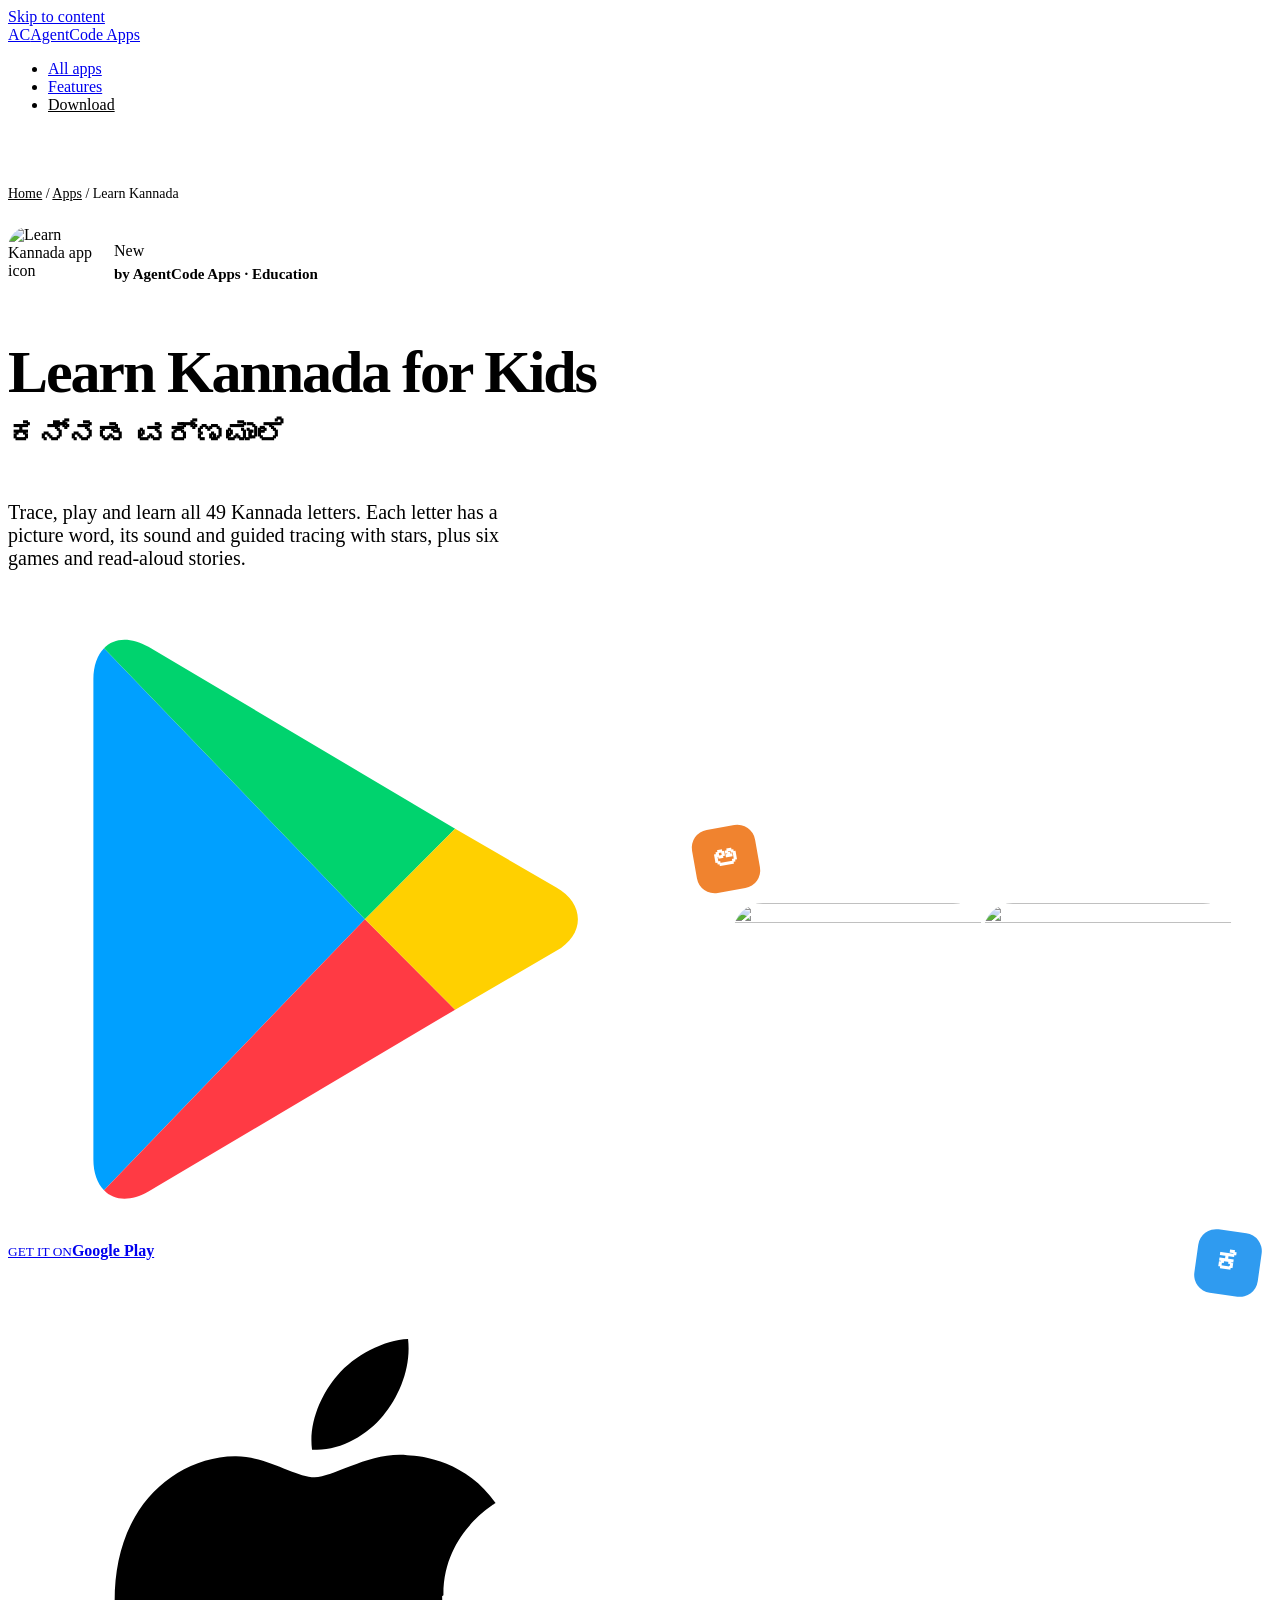
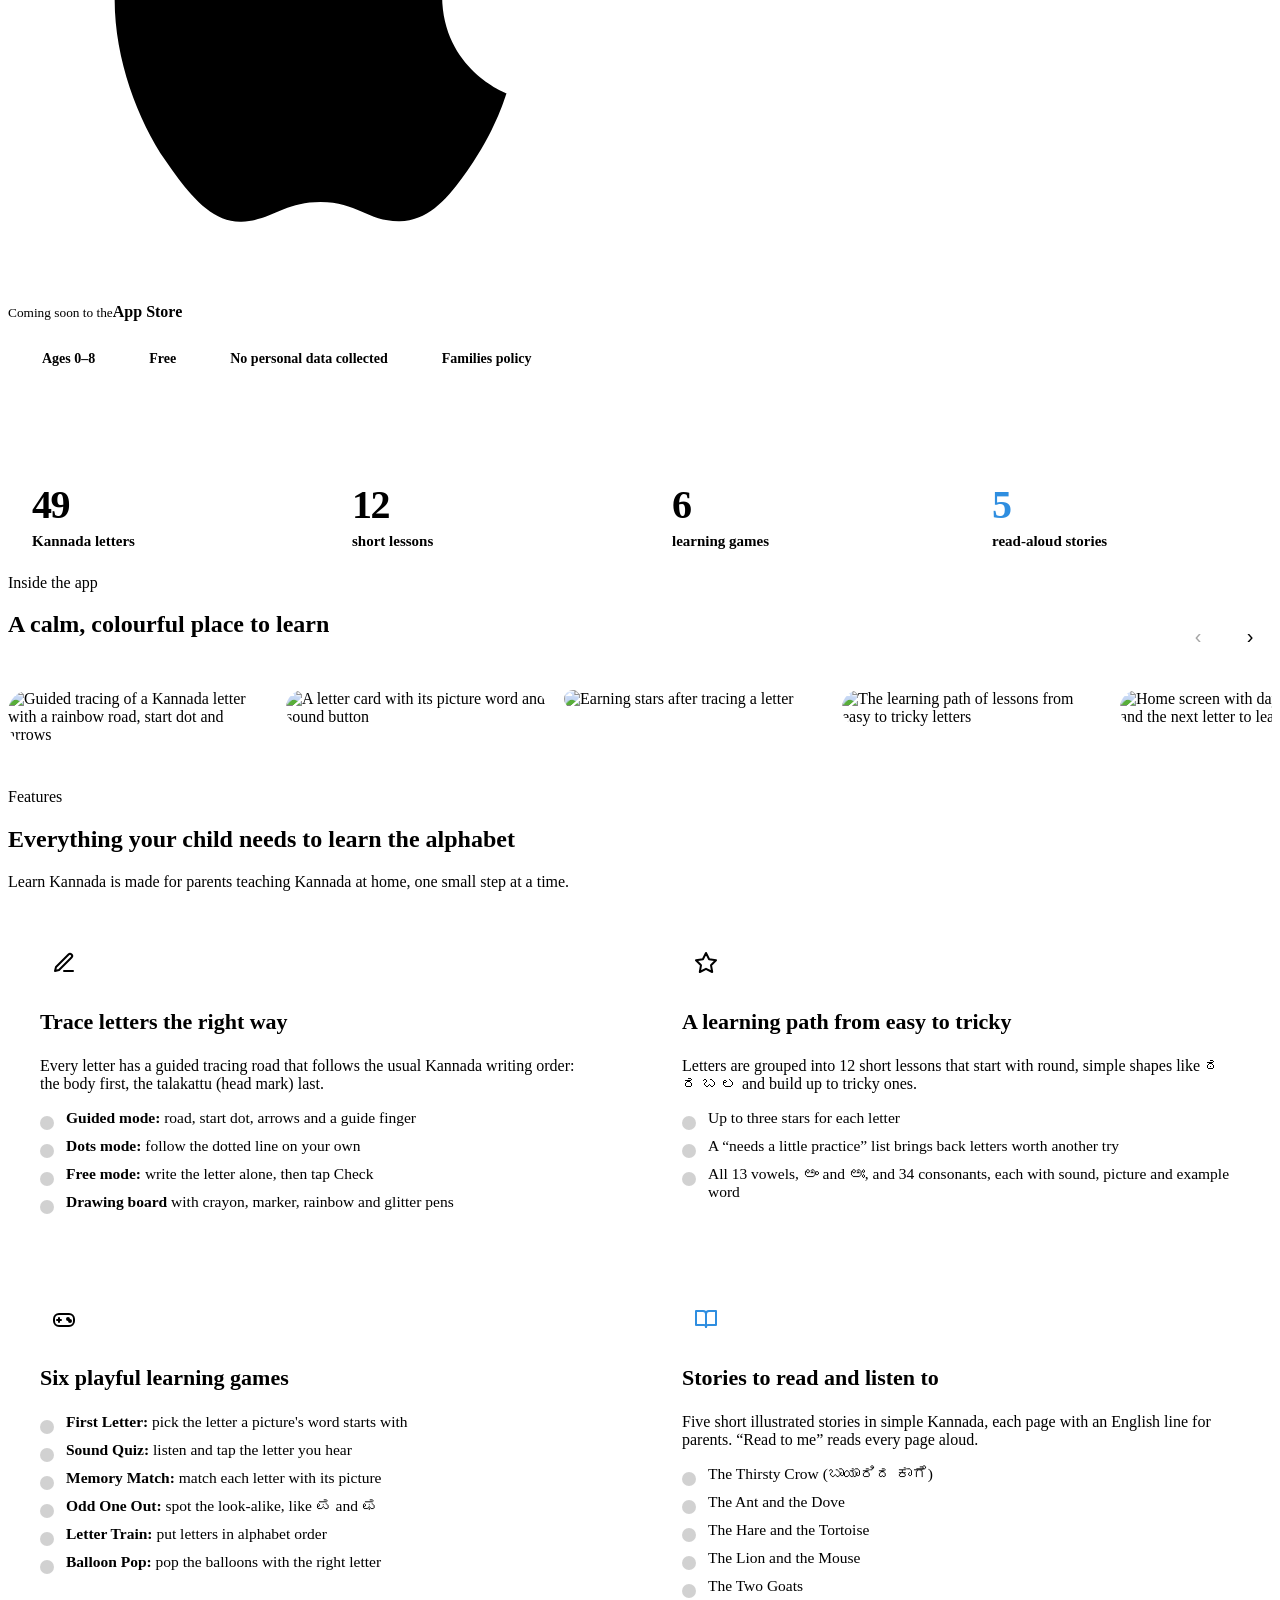
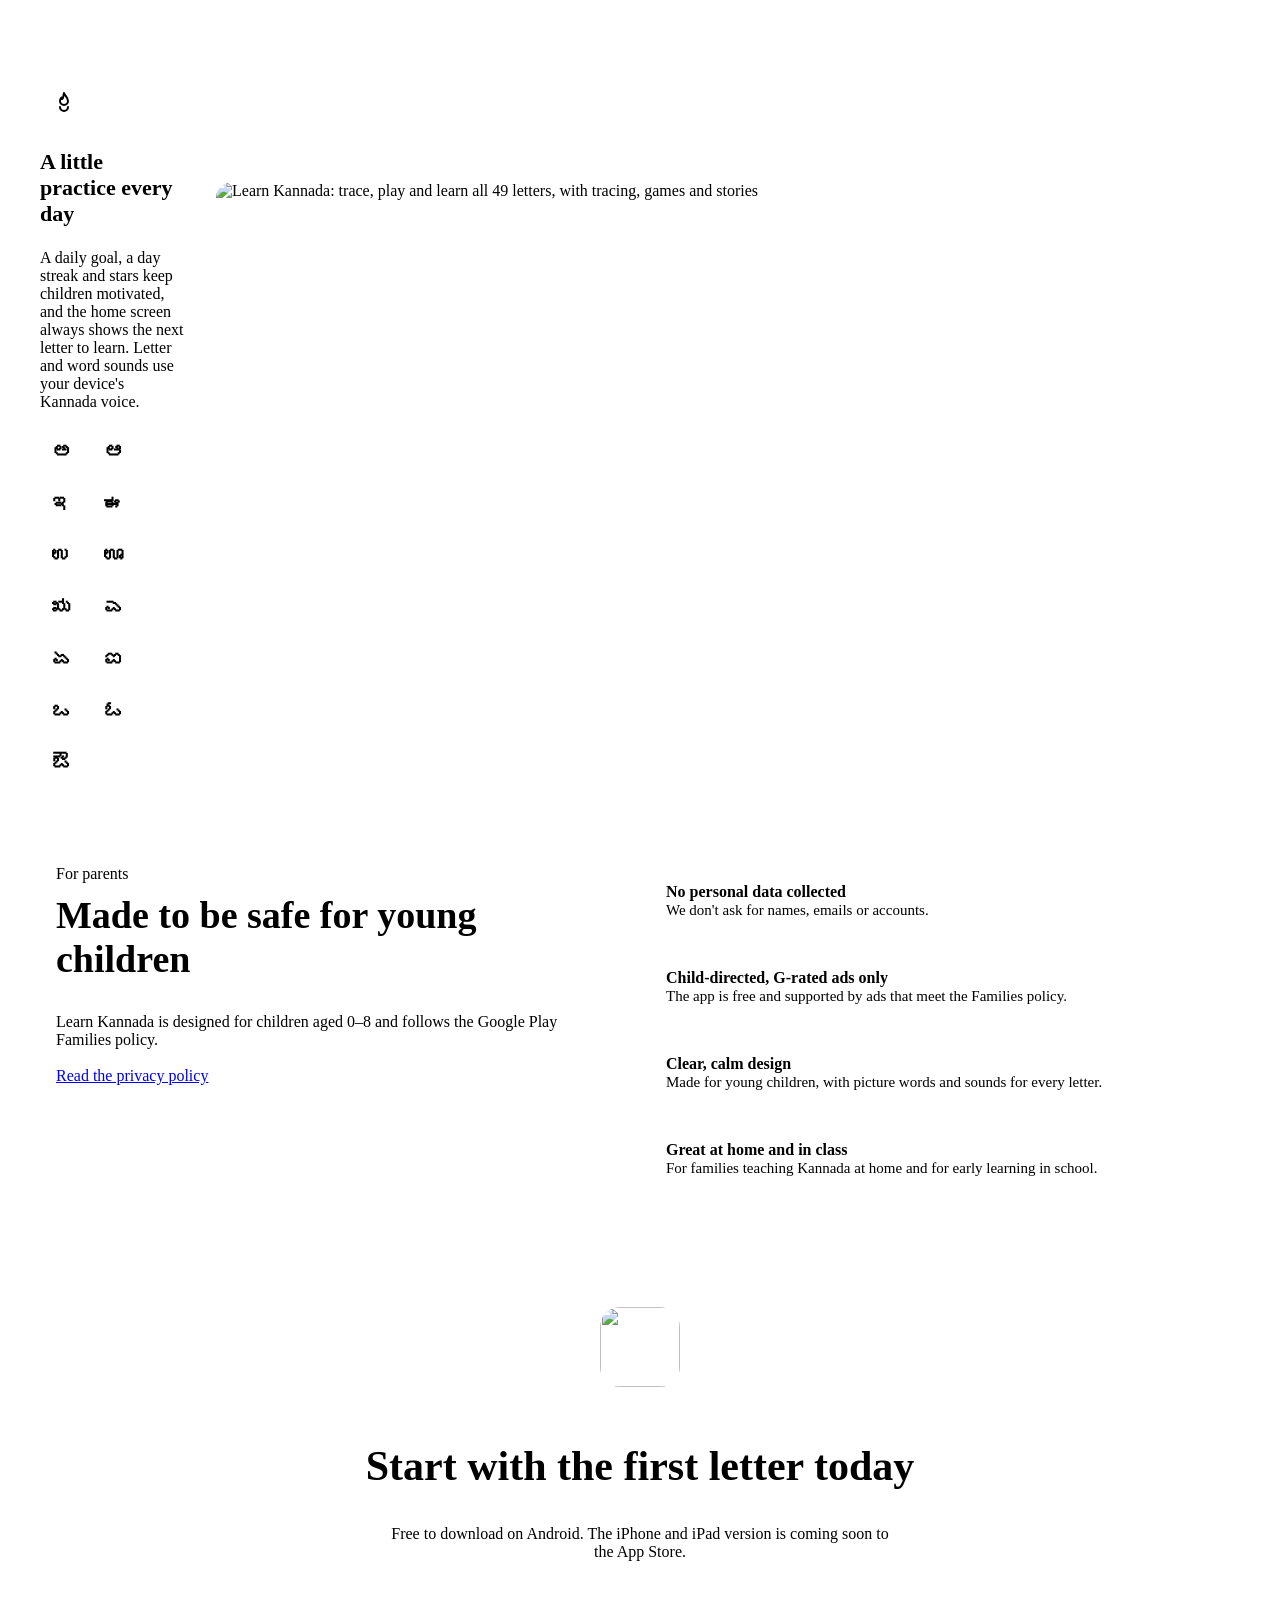
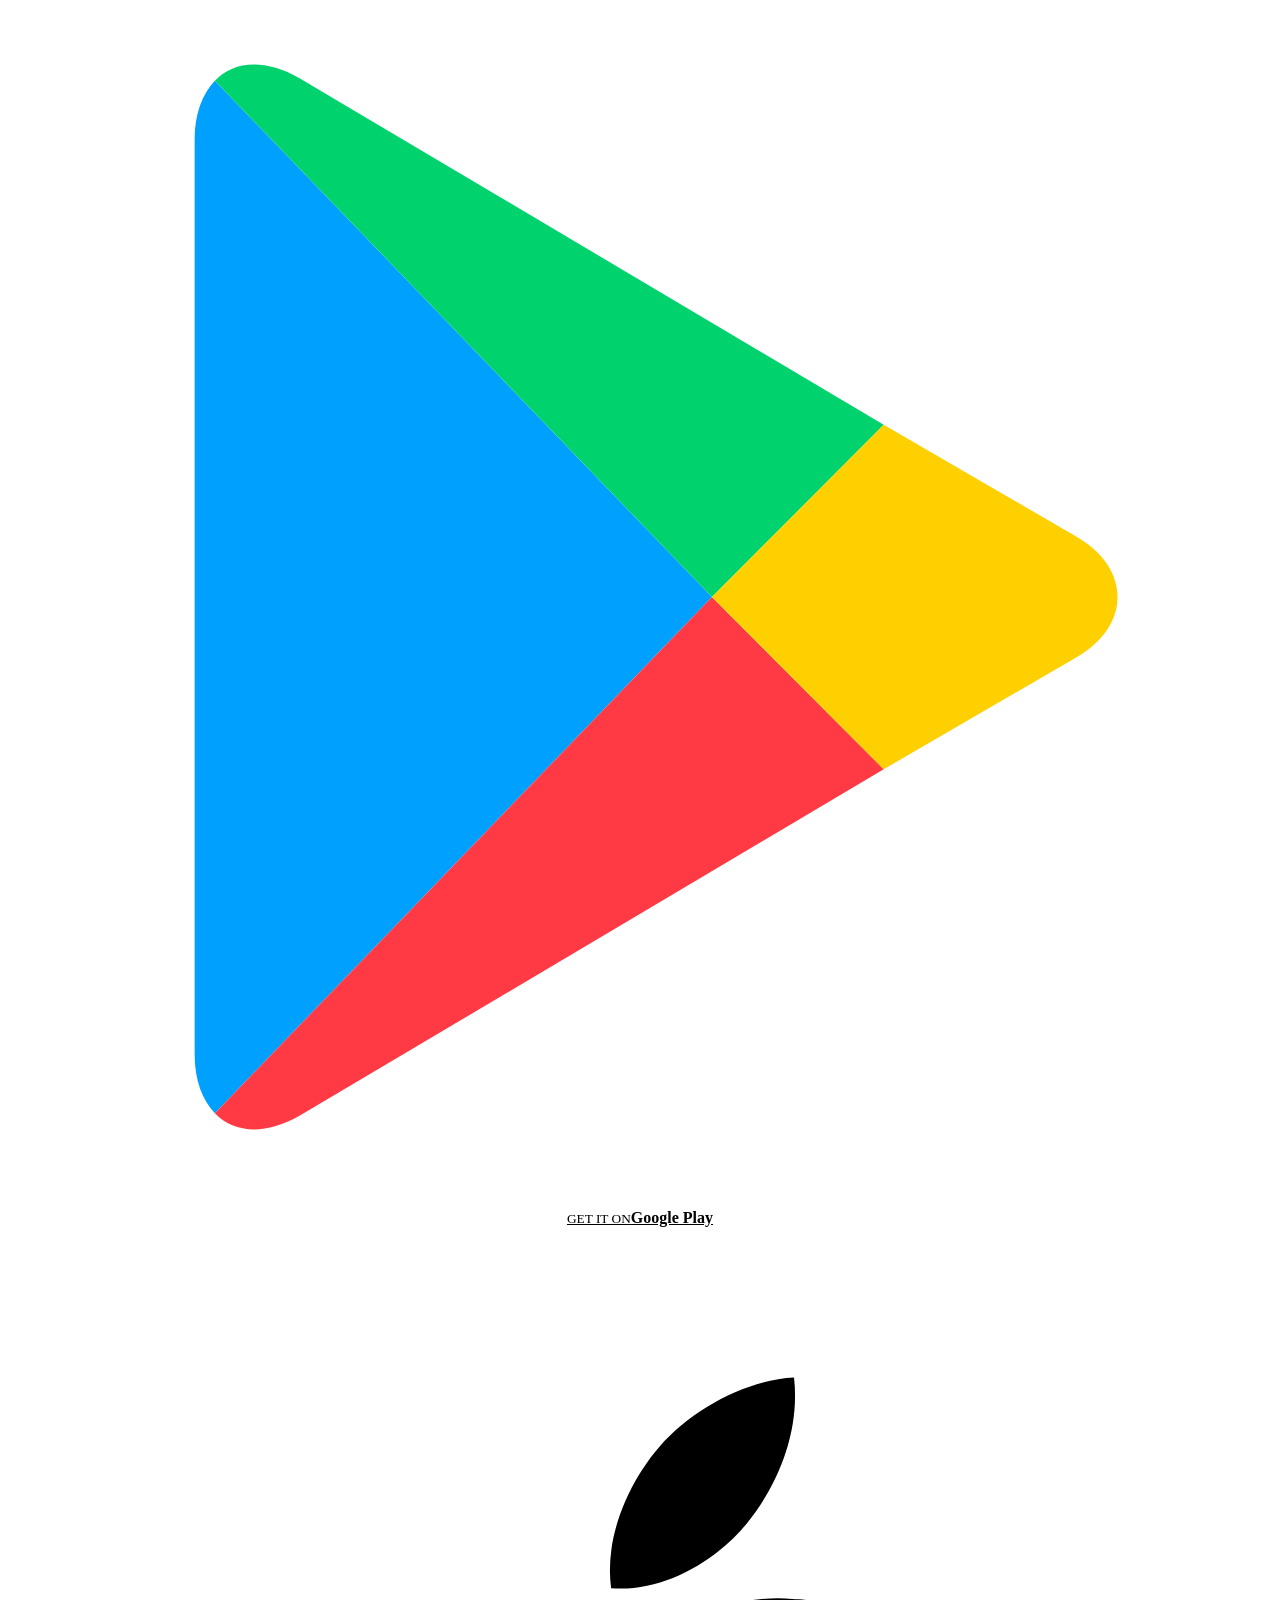
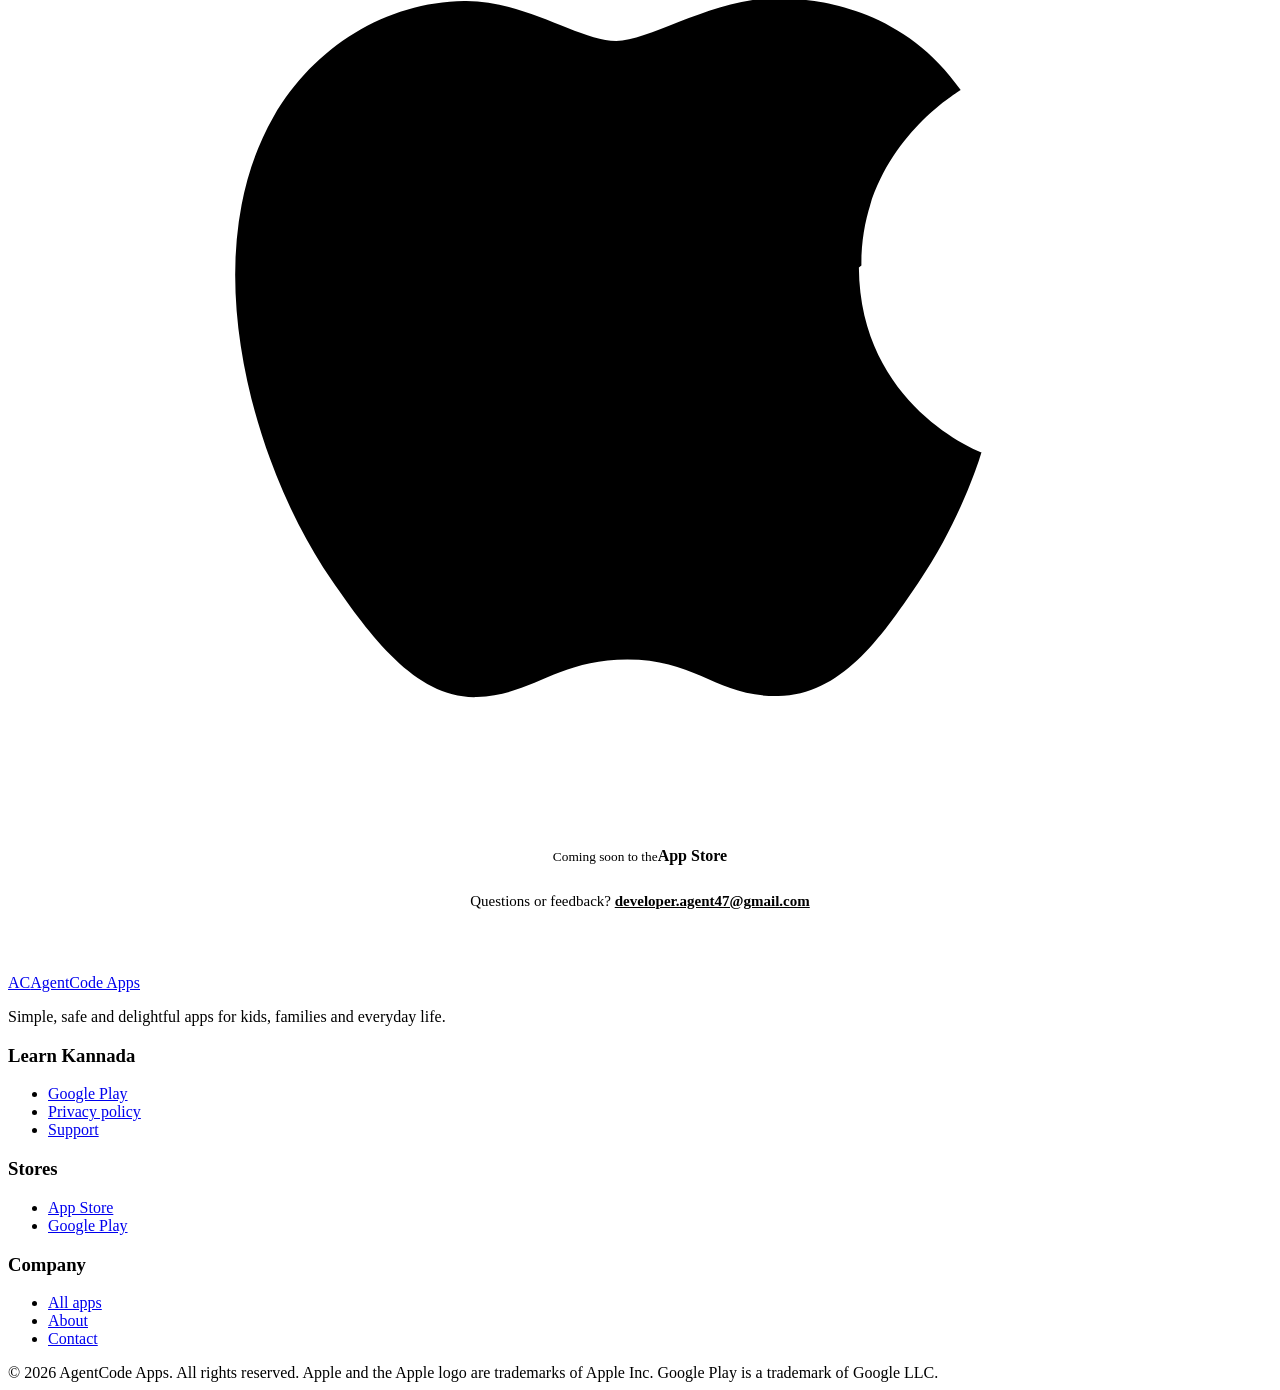
==== public/learn-kannada/index.html @ dc32e691 "Rebuild AgentCode Apps site and add Learn Kannada page New static Firebase Hosting site: redesigned " ====
<!doctype html>
<html lang="en">
<head>
  <meta charset="utf-8">
  <meta name="viewport" content="width=device-width, initial-scale=1">
  <title>Learn Kannada for Kids · Trace, play and read all 49 letters</title>
  <meta name="description" content="Learn Kannada helps children learn all 49 letters of the Kannada alphabet: guided tracing in the right stroke order, letter sounds, six learning games and read-aloud stories. Made for ages 0–8.">
  <link rel="canonical" href="https://agentcode-apps.web.app/learn-kannada/">
  <meta property="og:type" content="website">
  <meta property="og:title" content="Learn Kannada for Kids">
  <meta property="og:description" content="Trace, play and learn all 49 Kannada letters. Guided tracing, six learning games and read-aloud stories.">
  <meta property="og:url" content="https://agentcode-apps.web.app/learn-kannada/">
  <meta property="og:image" content="https://agentcode-apps.web.app/learn-kannada/img/feature.jpg">
  <meta name="twitter:card" content="summary_large_image">
  <meta name="theme-color" content="#fbfaf7" media="(prefers-color-scheme: light)">
  <meta name="theme-color" content="#0f0f1a" media="(prefers-color-scheme: dark)">
  <link rel="icon" href="/favicon.svg" type="image/svg+xml">
  <link rel="apple-touch-icon" href="/apple-touch-icon.png">
  <link rel="preconnect" href="https://fonts.googleapis.com">
  <link rel="preconnect" href="https://fonts.gstatic.com" crossorigin>
  <link href="https://fonts.googleapis.com/css2?family=Noto+Sans+Kannada:wght@500;700&family=Plus+Jakarta+Sans:wght@400;500;600;700;800&display=swap" rel="stylesheet">
  <link rel="stylesheet" href="/assets/site.css">
  <script type="application/ld+json">
  {
    "@context": "https://schema.org",
    "@type": "MobileApplication",
    "name": "Learn Kannada – Fun Learning",
    "operatingSystem": "Android",
    "applicationCategory": "EducationalApplication",
    "description": "Trace, play and learn all 49 Kannada letters. Guided tracing, six learning games and read-aloud stories for kids.",
    "image": "https://agentcode-apps.web.app/learn-kannada/img/icon.png",
    "offers": { "@type": "Offer", "price": "0", "priceCurrency": "USD" },
    "author": { "@type": "Organization", "name": "AgentCode Apps", "url": "https://agentcode-apps.web.app/" },
    "downloadUrl": "https://play.google.com/store/apps/details?id=com.agentcode47.learnkannada"
  }
  </script>
  <style>
    .kn { font-family: var(--font-kn); }

    /* Hero */
    .lk-hero { position: relative; padding: 56px 0 72px; overflow: hidden; }
    .lk-hero::before { content: ""; position: absolute; width: 620px; height: 620px; right: -160px; top: -120px; border-radius: 50%; background: radial-gradient(circle, color-mix(in srgb, var(--accent) 22%, transparent), transparent 68%); pointer-events: none; }
    .lk-hero-grid { position: relative; display: grid; grid-template-columns: 1.05fr .95fr; gap: 48px; align-items: center; }
    .crumbs { font-size: 14px; color: var(--ink-3); margin-bottom: 24px; }
    .crumbs a { color: var(--ink-3); }
    .app-id { display: flex; align-items: center; gap: 18px; }
    .app-id img { width: 88px; height: 88px; border-radius: 22px; box-shadow: var(--shadow-md); }
    .app-id .dev { color: var(--ink-3); font-weight: 600; font-size: 15px; }
    .lk-hero h1 { font-size: clamp(38px, 5.6vw, 60px); letter-spacing: -0.035em; margin-top: 24px; }
    .lk-hero h1 .kn { display: block; font-size: .5em; letter-spacing: 0; color: var(--accent); margin-top: 10px; font-weight: 700; }
    .lk-hero .lede { font-size: clamp(18px, 2vw, 20px); color: var(--ink-2); margin-top: 18px; max-width: 540px; }
    .lk-hero .badges { margin-top: 30px; }
    .meta { display: flex; flex-wrap: wrap; gap: 8px; margin-top: 24px; list-style: none; padding: 0; }
    .meta li { display: inline-flex; align-items: center; gap: 6px; padding: 6px 12px; border-radius: 999px; background: var(--surface); border: 1px solid var(--line); font-size: 14px; font-weight: 600; color: var(--ink-2); }
    .meta svg { width: 16px; height: 16px; stroke: var(--green); }
    .review-note { margin-top: 14px; font-size: 14px; color: var(--ink-3); }

    .phones { position: relative; display: flex; justify-content: center; align-items: flex-end; gap: 0; min-height: 520px; }
    .phone { width: 250px; border-radius: 30px; overflow: hidden; box-shadow: 0 30px 60px -20px rgba(22, 21, 43, .35), 0 0 0 1px var(--line); background: var(--surface); }
    .phone img { width: 100%; height: auto; }
    .phones .phone:first-child { transform: rotate(-6deg) translate(28px, 18px); z-index: 1; }
    .phones .phone:last-child { transform: rotate(5deg) translate(-28px, -10px); z-index: 2; }
    .float-letter { position: absolute; z-index: 3; width: 64px; height: 64px; border-radius: 18px; display: grid; place-items: center; color: #fff; font-family: var(--font-kn); font-weight: 700; font-size: 30px; box-shadow: 0 10px 0 rgba(0,0,0,.12), var(--shadow-md); }
    .float-letter.a { background: #f0832f; left: 0; top: 0; transform: rotate(-10deg); }
    .float-letter.b { background: #2f9bf0; right: 2%; bottom: 10%; transform: rotate(8deg); }
    @media (max-width: 920px) {
      .lk-hero { padding-top: 28px; }
      .lk-hero-grid { grid-template-columns: 1fr; gap: 32px; }
      .phones { min-height: 0; }
      .phone { width: 46%; max-width: 230px; border-radius: 24px; }
      .float-letter { width: 50px; height: 50px; font-size: 24px; border-radius: 14px; }
    }

    /* Stat strip */
    .stats { display: grid; grid-template-columns: repeat(4, 1fr); gap: 16px; }
    .stat { padding: 24px; border-radius: var(--radius); background: var(--surface); border: 1px solid var(--line); }
    .stat b { display: block; font-size: 40px; font-weight: 800; letter-spacing: -0.04em; line-height: 1; }
    .stat span { display: block; margin-top: 8px; color: var(--ink-2); font-weight: 600; font-size: 15px; }
    .stat:nth-child(1) b { color: var(--accent); }
    .stat:nth-child(2) b { color: var(--green); }
    .stat:nth-child(3) b { color: var(--orange); }
    .stat:nth-child(4) b { color: #2f8ee0; }
    @media (max-width: 760px) { .stats { grid-template-columns: 1fr 1fr; gap: 12px; } .stat { padding: 18px; } .stat b { font-size: 34px; } }

    /* Gallery */
    .gallery-wrap { position: relative; }
    .gallery { display: grid; grid-auto-flow: column; grid-auto-columns: 260px; gap: 18px; overflow-x: auto; scroll-snap-type: x mandatory; padding: 4px 4px 20px; margin: 0; list-style: none; scrollbar-width: thin; overscroll-behavior-x: contain; }
    .gallery li { scroll-snap-align: start; }
    .gallery img { width: 100%; height: auto; border-radius: 22px; border: 1px solid var(--line); background: var(--surface-2); }
    .gallery-controls { display: flex; gap: 8px; }
    .gallery-controls button { width: 44px; height: 44px; border-radius: 50%; border: 1px solid var(--line); background: var(--surface); color: var(--ink); font-size: 20px; cursor: pointer; display: grid; place-items: center; }
    .gallery-controls button:hover { border-color: var(--ink-3); }
    .gallery-controls button:disabled { opacity: .35; cursor: default; }
    .gallery-head { display: flex; align-items: flex-end; justify-content: space-between; gap: 24px; margin-bottom: 28px; }
    .gallery-head .section-head { margin-bottom: 0; }
    @media (max-width: 640px) { .gallery { grid-auto-columns: 72%; } .gallery-controls { display: none; } }

    /* Features */
    .features { display: grid; grid-template-columns: repeat(2, 1fr); gap: 20px; }
    .feature { padding: 32px; border-radius: var(--radius); background: var(--surface); border: 1px solid var(--line); }
    .feature .f-ico { width: 48px; height: 48px; border-radius: 14px; display: grid; place-items: center; margin-bottom: 20px; }
    .feature .f-ico svg { width: 24px; height: 24px; }
    .feature h3 { font-size: 22px; }
    .feature p { color: var(--ink-2); margin-top: 10px; }
    .feature ul { margin: 16px 0 0; padding: 0; list-style: none; display: grid; gap: 10px; }
    .feature li { position: relative; padding-left: 26px; color: var(--ink-2); font-size: 15.5px; }
    .feature li::before { content: ""; position: absolute; left: 0; top: 7px; width: 14px; height: 14px; border-radius: 50%; background: currentColor; opacity: .18; }
    .feature li b { color: var(--ink); font-weight: 700; }
    .f-purple .f-ico { background: var(--accent-soft); color: var(--accent); }
    .f-orange .f-ico { background: var(--orange-soft); color: var(--orange); }
    .f-green .f-ico { background: var(--green-soft); color: var(--green); }
    .f-blue .f-ico { background: color-mix(in srgb, #2f8ee0 15%, var(--surface)); color: #2f8ee0; }
    .feature.wide { grid-column: 1 / -1; display: grid; grid-template-columns: 1fr 1fr; gap: 32px; align-items: center; }
    .feature.wide img { border-radius: 16px; box-shadow: var(--shadow-md); }
    @media (max-width: 820px) { .features { grid-template-columns: 1fr; } .feature { padding: 24px; } .feature.wide { grid-template-columns: 1fr; } }

    /* Alphabet strip */
    .letters { display: flex; flex-wrap: wrap; gap: 8px; margin-top: 18px; }
    .letters span { width: 44px; height: 44px; border-radius: 12px; display: grid; place-items: center; font-family: var(--font-kn); font-weight: 700; font-size: 20px; background: var(--surface-2); color: var(--ink); }

    /* Parents / safety */
    .safety { display: grid; grid-template-columns: .9fr 1.1fr; gap: 48px; align-items: start; padding: 48px; border-radius: 28px; background: var(--surface-2); }
    .safety h2 { font-size: clamp(28px, 3.6vw, 38px); margin-top: 10px; }
    .safety > div > p { color: var(--ink-2); margin-top: 14px; }
    .checks { list-style: none; margin: 0; padding: 0; display: grid; gap: 14px; }
    .checks li { display: flex; gap: 14px; padding: 18px 20px; border-radius: 16px; background: var(--surface); }
    .checks svg { width: 24px; height: 24px; flex: none; stroke: var(--green); margin-top: 1px; }
    .checks b { display: block; }
    .checks span { color: var(--ink-2); font-size: 15px; }
    @media (max-width: 860px) { .safety { grid-template-columns: 1fr; padding: 28px 20px; gap: 28px; } }

    /* CTA */
    .cta { text-align: center; padding: 64px 24px; border-radius: 28px; background: var(--ink); color: var(--bg); }
    .cta img { width: 80px; height: 80px; border-radius: 20px; margin: 0 auto 20px; }
    .cta h2 { color: var(--bg); font-size: clamp(28px, 4vw, 42px); }
    .cta p { color: color-mix(in srgb, var(--bg) 72%, transparent); margin: 12px auto 0; max-width: 520px; }
    .cta .badges { justify-content: center; margin-top: 28px; }
    .cta .store-badge:not(.is-soon) { background: var(--bg); color: var(--ink); border-color: var(--bg); }
    .cta .store-badge.is-soon { color: color-mix(in srgb, var(--bg) 75%, transparent); border-color: color-mix(in srgb, var(--bg) 30%, transparent); }
    .cta .contact-line { margin-top: 28px; font-size: 15px; }
    .cta .contact-line a { color: var(--bg); font-weight: 600; }
  </style>
</head>
<body>
  <a class="skip-link" href="#main">Skip to content</a>

  <header class="site-header">
    <nav class="container nav" aria-label="Main">
      <a class="brand" href="/" aria-label="AgentCode Apps home"><span class="brand-mark" aria-hidden="true">AC</span>AgentCode Apps</a>
      <ul class="nav-links">
        <li class="hide-sm"><a href="/#apps">All apps</a></li>
        <li class="hide-sm"><a href="#features">Features</a></li>
        <li><a class="btn btn-primary btn-sm" href="#download" style="color:var(--bg)">Download</a></li>
      </ul>
    </nav>
  </header>

  <main id="main">
    <section class="lk-hero">
      <div class="container lk-hero-grid">
        <div>
          <nav class="crumbs" aria-label="Breadcrumb"><a href="/">Home</a> / <a href="/#apps">Apps</a> / <span aria-current="page">Learn Kannada</span></nav>
          <div class="app-id">
            <img src="/learn-kannada/img/icon.png" alt="Learn Kannada app icon" width="88" height="88">
            <div>
              <span class="pill tag-new" style="background:var(--orange-soft);color:var(--orange);border-color:transparent">New</span>
              <p class="dev" style="margin-top:6px">by AgentCode Apps · Education</p>
            </div>
          </div>
          <h1>Learn Kannada for Kids <span class="kn" lang="kn">ಕನ್ನಡ ವರ್ಣಮಾಲೆ</span></h1>
          <p class="lede">Trace, play and learn all 49 Kannada letters. Each letter has a picture word, its sound and guided tracing with stars, plus six games and read-aloud stories.</p>
          <div class="badges">
            <a class="store-badge" href="https://play.google.com/store/apps/details?id=com.agentcode47.learnkannada" rel="noopener" target="_blank" aria-label="Get Learn Kannada on Google Play">
              <svg viewBox="0 0 24 24" aria-hidden="true"><use href="#i-play"/></svg>
              <span><small>GET IT ON</small><b>Google Play</b></span>
            </a>
            <span class="store-badge is-soon" role="note" aria-label="Coming soon to the App Store">
              <svg viewBox="0 0 24 24" aria-hidden="true"><use href="#i-apple"/></svg>
              <span><small>Coming soon to the</small><b>App Store</b></span>
            </span>
          </div>
          <ul class="meta" aria-label="App details">
            <li><svg viewBox="0 0 24 24" fill="none" stroke-width="2.4" stroke-linecap="round" stroke-linejoin="round" aria-hidden="true"><path d="M5 12l5 5 9-10"/></svg>Ages 0–8</li>
            <li><svg viewBox="0 0 24 24" fill="none" stroke-width="2.4" stroke-linecap="round" stroke-linejoin="round" aria-hidden="true"><path d="M5 12l5 5 9-10"/></svg>Free</li>
            <li><svg viewBox="0 0 24 24" fill="none" stroke-width="2.4" stroke-linecap="round" stroke-linejoin="round" aria-hidden="true"><path d="M5 12l5 5 9-10"/></svg>No personal data collected</li>
            <li><svg viewBox="0 0 24 24" fill="none" stroke-width="2.4" stroke-linecap="round" stroke-linejoin="round" aria-hidden="true"><path d="M5 12l5 5 9-10"/></svg>Families policy</li>
          </ul>
        </div>
        <div class="phones" aria-hidden="true">
          <span class="float-letter a">ಅ</span>
          <div class="phone"><img src="/learn-kannada/img/05_home.jpg" alt="" width="1080" height="1920"></div>
          <div class="phone"><img src="/learn-kannada/img/01_trace.jpg" alt="" width="1080" height="1920"></div>
          <span class="float-letter b">ಕ</span>
        </div>
      </div>
    </section>

    <section class="section-tight" style="padding-top:0" aria-label="At a glance">
      <div class="container stats">
        <div class="stat"><b>49</b><span>Kannada letters</span></div>
        <div class="stat"><b>12</b><span>short lessons</span></div>
        <div class="stat"><b>6</b><span>learning games</span></div>
        <div class="stat"><b>5</b><span>read-aloud stories</span></div>
      </div>
    </section>

    <section class="section" id="screenshots" aria-labelledby="shots-title">
      <div class="container">
        <div class="gallery-head">
          <div class="section-head">
            <span class="eyebrow">Inside the app</span>
            <h2 id="shots-title">A calm, colourful place to learn</h2>
          </div>
          <div class="gallery-controls">
            <button type="button" data-dir="-1" aria-label="Previous screenshots">‹</button>
            <button type="button" data-dir="1" aria-label="Next screenshots">›</button>
          </div>
        </div>
        <div class="gallery-wrap">
          <ul class="gallery" id="gallery" tabindex="0" aria-label="Screenshots, scroll sideways for more">
            <li><img src="/learn-kannada/img/01_trace.jpg" width="1080" height="1920" loading="lazy" alt="Guided tracing of a Kannada letter with a rainbow road, start dot and arrows"></li>
            <li><img src="/learn-kannada/img/02_letter.jpg" width="1080" height="1920" loading="lazy" alt="A letter card with its picture word and sound button"></li>
            <li><img src="/learn-kannada/img/03_stars.jpg" width="1080" height="1920" loading="lazy" alt="Earning stars after tracing a letter"></li>
            <li><img src="/learn-kannada/img/04_path.jpg" width="1080" height="1920" loading="lazy" alt="The learning path of lessons from easy to tricky letters"></li>
            <li><img src="/learn-kannada/img/05_home.jpg" width="1080" height="1920" loading="lazy" alt="Home screen with day streak, stars and the next letter to learn"></li>
            <li><img src="/learn-kannada/img/06_games.jpg" width="1080" height="1920" loading="lazy" alt="The six learning games"></li>
            <li><img src="/learn-kannada/img/07_firstletter.jpg" width="1080" height="1920" loading="lazy" alt="The First Letter game: pick the letter a picture's word starts with"></li>
            <li><img src="/learn-kannada/img/08_story.jpg" width="1080" height="1920" loading="lazy" alt="An illustrated story page in Kannada with an English line for parents"></li>
          </ul>
        </div>
      </div>
    </section>

    <section class="section" id="features" style="padding-top:24px" aria-labelledby="features-title">
      <div class="container">
        <div class="section-head">
          <span class="eyebrow">Features</span>
          <h2 id="features-title">Everything your child needs to learn the alphabet</h2>
          <p>Learn Kannada is made for parents teaching Kannada at home, one small step at a time.</p>
        </div>

        <div class="features">
          <article class="feature f-purple">
            <div class="f-ico"><svg viewBox="0 0 24 24" fill="none" stroke="currentColor" stroke-width="2" stroke-linecap="round" stroke-linejoin="round" aria-hidden="true"><path d="M12 20h9"/><path d="M16.5 3.5a2.1 2.1 0 0 1 3 3L7 19l-4 1 1-4Z"/></svg></div>
            <h3>Trace letters the right way</h3>
            <p>Every letter has a guided tracing road that follows the usual Kannada writing order: the body first, the talakattu (head mark) last.</p>
            <ul>
              <li><b>Guided mode:</b> road, start dot, arrows and a guide finger</li>
              <li><b>Dots mode:</b> follow the dotted line on your own</li>
              <li><b>Free mode:</b> write the letter alone, then tap Check</li>
              <li><b>Drawing board</b> with crayon, marker, rainbow and glitter pens</li>
            </ul>
          </article>

          <article class="feature f-green">
            <div class="f-ico"><svg viewBox="0 0 24 24" fill="none" stroke="currentColor" stroke-width="2" stroke-linecap="round" stroke-linejoin="round" aria-hidden="true"><path d="M12 2l3.1 6.3 6.9 1-5 4.9 1.2 6.8L12 17.8 5.8 21l1.2-6.8-5-4.9 6.9-1z"/></svg></div>
            <h3>A learning path from easy to tricky</h3>
            <p>Letters are grouped into 12 short lessons that start with round, simple shapes like <span class="kn" lang="kn">ಠ ರ ಬ ಲ</span> and build up to tricky ones.</p>
            <ul>
              <li>Up to three stars for each letter</li>
              <li>A “needs a little practice” list brings back letters worth another try</li>
              <li>All 13 vowels, <span class="kn" lang="kn">ಅಂ</span> and <span class="kn" lang="kn">ಅಃ</span>, and 34 consonants, each with sound, picture and example word</li>
            </ul>
          </article>

          <article class="feature f-orange">
            <div class="f-ico"><svg viewBox="0 0 24 24" fill="none" stroke="currentColor" stroke-width="2" stroke-linecap="round" stroke-linejoin="round" aria-hidden="true"><rect x="2" y="7" width="20" height="12" rx="5"/><path d="M7 11v4M5 13h4"/><circle cx="16" cy="12" r="1"/><circle cx="18" cy="14" r="1"/></svg></div>
            <h3>Six playful learning games</h3>
            <ul>
              <li><b>First Letter:</b> pick the letter a picture's word starts with</li>
              <li><b>Sound Quiz:</b> listen and tap the letter you hear</li>
              <li><b>Memory Match:</b> match each letter with its picture</li>
              <li><b>Odd One Out:</b> spot the look-alike, like <span class="kn" lang="kn">ಪ</span> and <span class="kn" lang="kn">ಫ</span></li>
              <li><b>Letter Train:</b> put letters in alphabet order</li>
              <li><b>Balloon Pop:</b> pop the balloons with the right letter</li>
            </ul>
          </article>

          <article class="feature f-blue">
            <div class="f-ico"><svg viewBox="0 0 24 24" fill="none" stroke="currentColor" stroke-width="2" stroke-linecap="round" stroke-linejoin="round" aria-hidden="true"><path d="M2 4h7a3 3 0 0 1 3 3v13a2 2 0 0 0-2-2H2z"/><path d="M22 4h-7a3 3 0 0 0-3 3v13a2 2 0 0 1 2-2h8z"/></svg></div>
            <h3>Stories to read and listen to</h3>
            <p>Five short illustrated stories in simple Kannada, each page with an English line for parents. “Read to me” reads every page aloud.</p>
            <ul>
              <li>The Thirsty Crow <span class="kn" lang="kn">(ಬಾಯಾರಿದ ಕಾಗೆ)</span></li>
              <li>The Ant and the Dove</li>
              <li>The Hare and the Tortoise</li>
              <li>The Lion and the Mouse</li>
              <li>The Two Goats</li>
            </ul>
          </article>

          <article class="feature f-purple wide">
            <div>
              <div class="f-ico"><svg viewBox="0 0 24 24" fill="none" stroke="currentColor" stroke-width="2" stroke-linecap="round" stroke-linejoin="round" aria-hidden="true"><path d="M12 2c1 3 4 4.5 4 8a4 4 0 0 1-8 0c0-1.5.5-2.5 1.5-3.5C9.5 9 11 9 12 2z"/><path d="M8 16a4 4 0 0 0 8 0"/></svg></div>
              <h3>A little practice every day</h3>
              <p>A daily goal, a day streak and stars keep children motivated, and the home screen always shows the next letter to learn. Letter and word sounds use your device's Kannada voice.</p>
              <div class="letters kn" lang="kn" aria-label="Some of the vowels">
                <span>ಅ</span><span>ಆ</span><span>ಇ</span><span>ಈ</span><span>ಉ</span><span>ಊ</span><span>ಋ</span><span>ಎ</span><span>ಏ</span><span>ಐ</span><span>ಒ</span><span>ಓ</span><span>ಔ</span>
              </div>
            </div>
            <img src="/learn-kannada/img/feature.jpg" alt="Learn Kannada: trace, play and learn all 49 letters, with tracing, games and stories" width="1024" height="500" loading="lazy">
          </article>
        </div>
      </div>
    </section>

    <section class="section" style="padding-top:0" id="parents" aria-labelledby="parents-title">
      <div class="container">
        <div class="safety">
          <div>
            <span class="eyebrow">For parents</span>
            <h2 id="parents-title">Made to be safe for young children</h2>
            <p>Learn Kannada is designed for children aged 0–8 and follows the Google Play Families policy.</p>
            <p style="margin-top:18px"><a class="btn btn-ghost" href="https://sishin.github.io/learn-kannada-privacy/" rel="noopener" target="_blank">Read the privacy policy</a></p>
          </div>
          <ul class="checks">
            <li><svg viewBox="0 0 24 24" fill="none" stroke-width="2.4" stroke-linecap="round" stroke-linejoin="round" aria-hidden="true"><path d="M12 3l8 3v6c0 4.5-3.4 8.3-8 9-4.6-.7-8-4.5-8-9V6l8-3z"/><path d="M9 12l2 2 4-4"/></svg><div><b>No personal data collected</b><span>We don't ask for names, emails or accounts.</span></div></li>
            <li><svg viewBox="0 0 24 24" fill="none" stroke-width="2.4" stroke-linecap="round" stroke-linejoin="round" aria-hidden="true"><path d="M5 12l5 5 9-10"/></svg><div><b>Child-directed, G-rated ads only</b><span>The app is free and supported by ads that meet the Families policy.</span></div></li>
            <li><svg viewBox="0 0 24 24" fill="none" stroke-width="2.4" stroke-linecap="round" stroke-linejoin="round" aria-hidden="true"><path d="M5 12l5 5 9-10"/></svg><div><b>Clear, calm design</b><span>Made for young children, with picture words and sounds for every letter.</span></div></li>
            <li><svg viewBox="0 0 24 24" fill="none" stroke-width="2.4" stroke-linecap="round" stroke-linejoin="round" aria-hidden="true"><path d="M5 12l5 5 9-10"/></svg><div><b>Great at home and in class</b><span>For families teaching Kannada at home and for early learning in school.</span></div></li>
          </ul>
        </div>
      </div>
    </section>

    <section class="section" style="padding-top:0" id="download" aria-labelledby="download-title">
      <div class="container">
        <div class="cta">
          <img src="/learn-kannada/img/icon.png" alt="" width="80" height="80">
          <h2 id="download-title">Start with the first letter today</h2>
          <p>Free to download on Android. The iPhone and iPad version is coming soon to the App Store.</p>
          <div class="badges">
            <a class="store-badge" href="https://play.google.com/store/apps/details?id=com.agentcode47.learnkannada" rel="noopener" target="_blank" aria-label="Get Learn Kannada on Google Play">
              <svg viewBox="0 0 24 24" aria-hidden="true"><use href="#i-play"/></svg>
              <span><small>GET IT ON</small><b>Google Play</b></span>
            </a>
            <span class="store-badge is-soon" role="note" aria-label="Coming soon to the App Store">
              <svg viewBox="0 0 24 24" aria-hidden="true"><use href="#i-apple"/></svg>
              <span><small>Coming soon to the</small><b>App Store</b></span>
            </span>
          </div>
          <p class="contact-line">Questions or feedback? <a href="mailto:developer.agent47@gmail.com">developer.agent47@gmail.com</a></p>
        </div>
      </div>
    </section>
  </main>

  <footer class="site-footer">
    <div class="container">
      <div class="footer-grid">
        <div class="footer-about">
          <a class="brand" href="/"><span class="brand-mark" aria-hidden="true">AC</span>AgentCode Apps</a>
          <p>Simple, safe and delightful apps for kids, families and everyday life.</p>
        </div>
        <div>
          <h3>Learn Kannada</h3>
          <ul>
            <li><a href="https://play.google.com/store/apps/details?id=com.agentcode47.learnkannada" rel="noopener" target="_blank">Google Play</a></li>
            <li><a href="https://sishin.github.io/learn-kannada-privacy/" rel="noopener" target="_blank">Privacy policy</a></li>
            <li><a href="mailto:developer.agent47@gmail.com">Support</a></li>
          </ul>
        </div>
        <div>
          <h3>Stores</h3>
          <ul>
            <li><a href="https://apps.apple.com/us/developer/chill-guy/id1856081124" rel="noopener" target="_blank">App Store</a></li>
            <li><a href="https://play.google.com/store/apps/developer?id=AgentCodeApps" rel="noopener" target="_blank">Google Play</a></li>
          </ul>
        </div>
        <div>
          <h3>Company</h3>
          <ul>
            <li><a href="/#apps">All apps</a></li>
            <li><a href="/#about">About</a></li>
            <li><a href="mailto:developer.agent47@gmail.com">Contact</a></li>
          </ul>
        </div>
      </div>
      <div class="footer-bottom">
        <span>© 2026 AgentCode Apps. All rights reserved.</span>
        <span>Apple and the Apple logo are trademarks of Apple Inc. Google Play is a trademark of Google LLC.</span>
      </div>
    </div>
  </footer>

  <svg width="0" height="0" style="position:absolute" aria-hidden="true">
    <symbol id="i-apple" viewBox="0 0 24 24"><path fill="currentColor" d="M16.37 12.6c-.02-2.3 1.88-3.4 1.96-3.46-1.07-1.56-2.73-1.78-3.32-1.8-1.41-.14-2.76.83-3.48.83-.72 0-1.82-.81-3-.79-1.54.02-2.96.9-3.76 2.28-1.6 2.78-.41 6.9 1.15 9.16.76 1.1 1.67 2.34 2.86 2.3 1.15-.05 1.58-.74 2.97-.74 1.38 0 1.77.74 2.98.72 1.23-.02 2.01-1.12 2.76-2.23.87-1.28 1.23-2.52 1.25-2.58-.03-.01-2.4-.92-2.42-3.65zM14.1 5.86c.63-.77 1.06-1.83.94-2.89-.91.04-2.01.61-2.66 1.37-.58.67-1.09 1.75-.95 2.79 1.01.08 2.04-.51 2.67-1.27z"/></symbol>
    <symbol id="i-play" viewBox="0 0 24 24"><path fill="#00a0ff" d="M3.61 1.81 13.42 12 3.61 22.19c-.25-.26-.4-.66-.4-1.16V2.97c0-.5.15-.9.4-1.16z"/><path fill="#00d36e" d="M16.81 8.6 13.42 12 3.61 1.81c.37-.39.98-.44 1.67-.05l11.53 6.84z"/><path fill="#ff3a44" d="M16.81 15.4 5.28 22.24c-.69.39-1.3.34-1.67-.05L13.42 12l3.39 3.4z"/><path fill="#ffd000" d="M20.6 10.8c1.1.62 1.1 1.78 0 2.4l-3.79 2.2L13.42 12l3.39-3.4 3.79 2.2z"/></symbol>
  </svg>

  <script>
    (function () {
      var header = document.querySelector('.site-header');
      var onScroll = function () { header.classList.toggle('scrolled', window.scrollY > 8); };
      window.addEventListener('scroll', onScroll, { passive: true }); onScroll();

      var g = document.getElementById('gallery');
      var btns = document.querySelectorAll('.gallery-controls button');
      function update() {
        btns[0].disabled = g.scrollLeft <= 4;
        btns[1].disabled = g.scrollLeft + g.clientWidth >= g.scrollWidth - 4;
      }
      btns.forEach(function (b) {
        b.addEventListener('click', function () {
          g.scrollBy({ left: Number(b.dataset.dir) * (g.clientWidth * 0.8), behavior: 'smooth' });
        });
      });
      g.addEventListener('scroll', update, { passive: true });
      window.addEventListener('resize', update); update();
    })();
  </script>
</body>
</html>
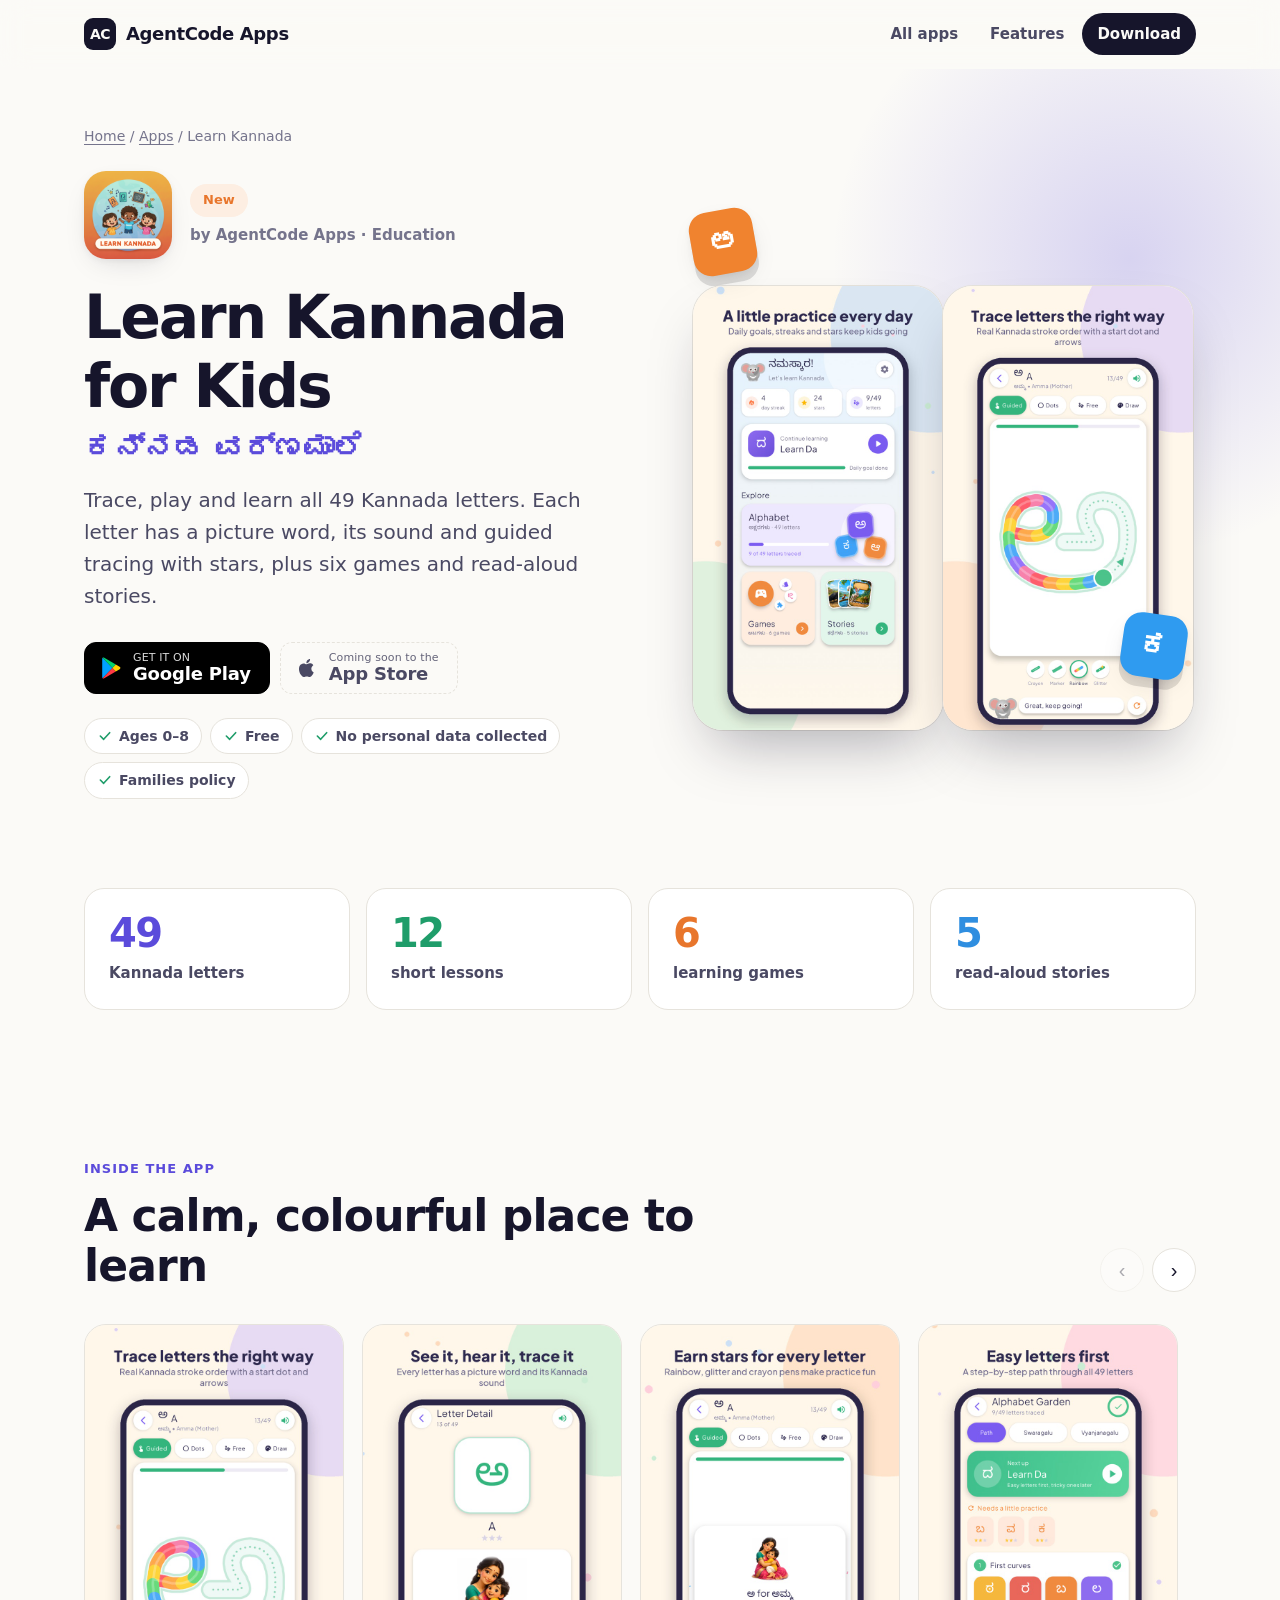
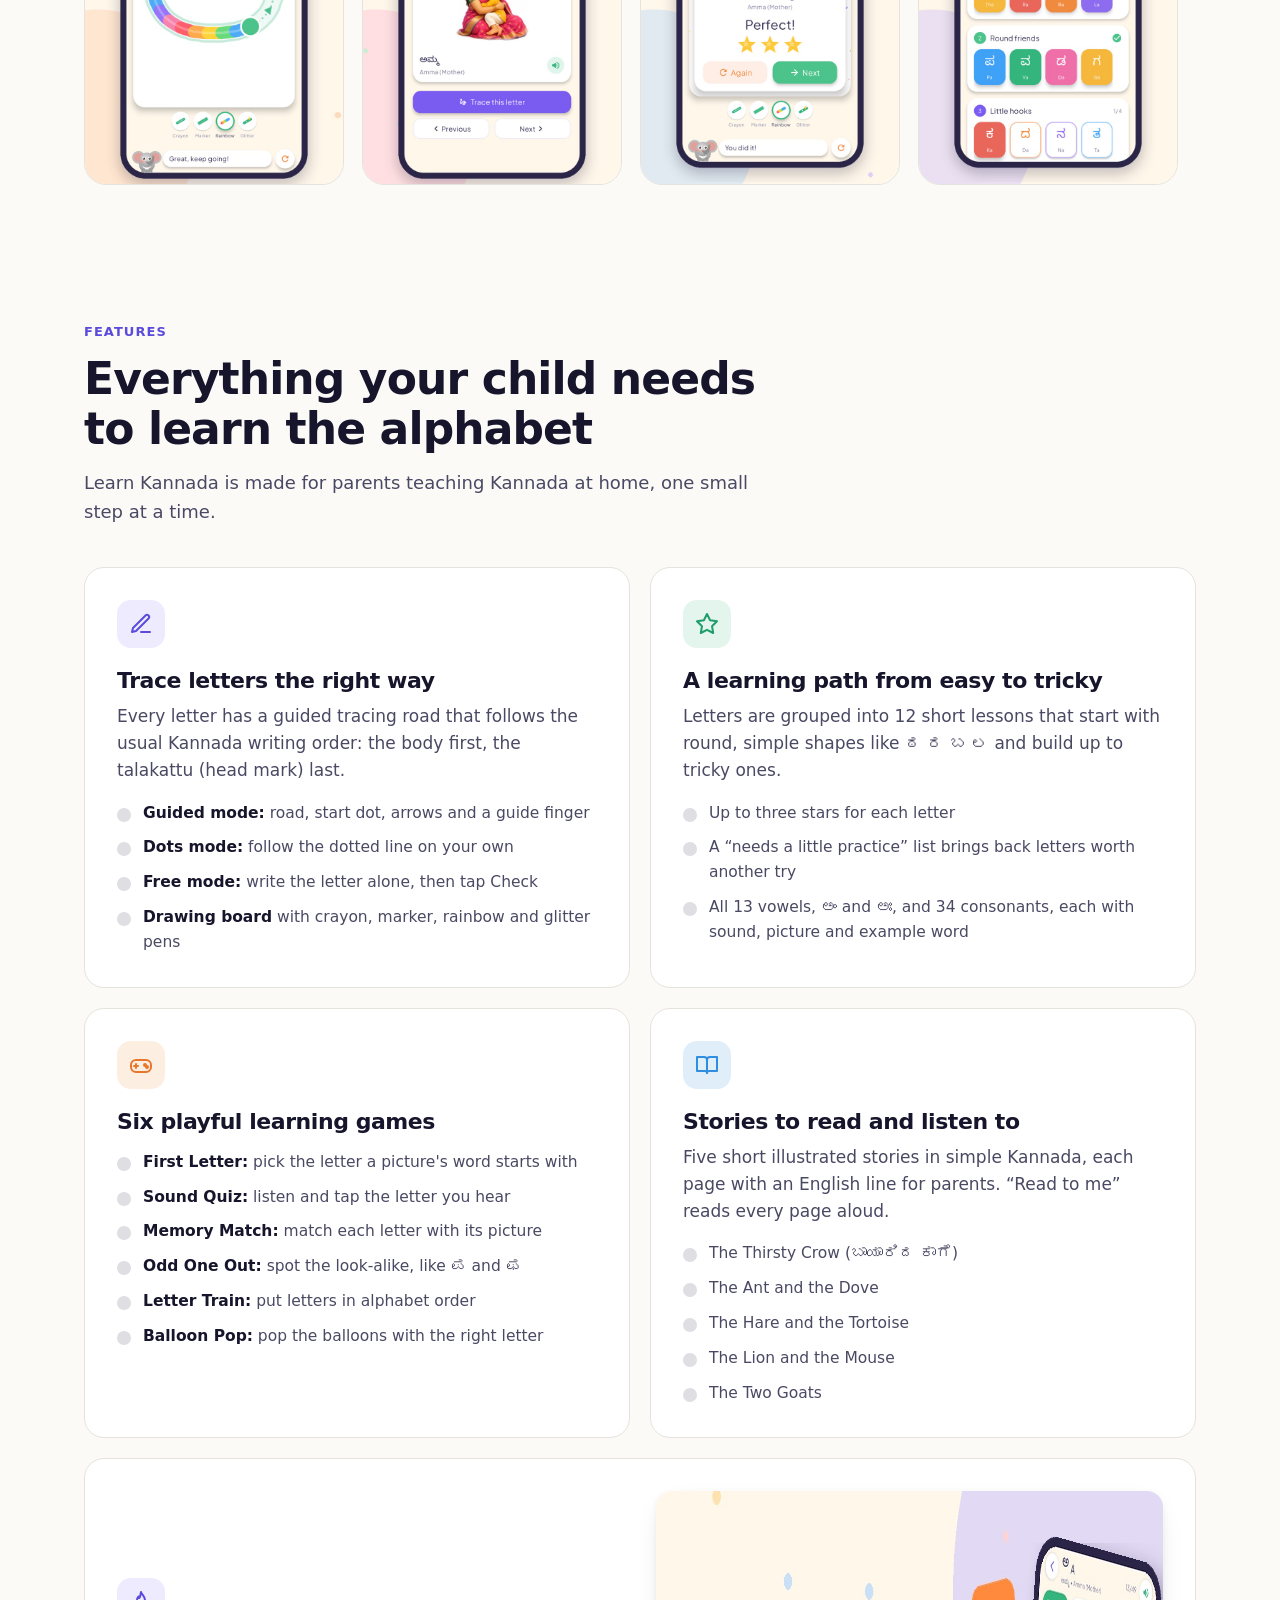
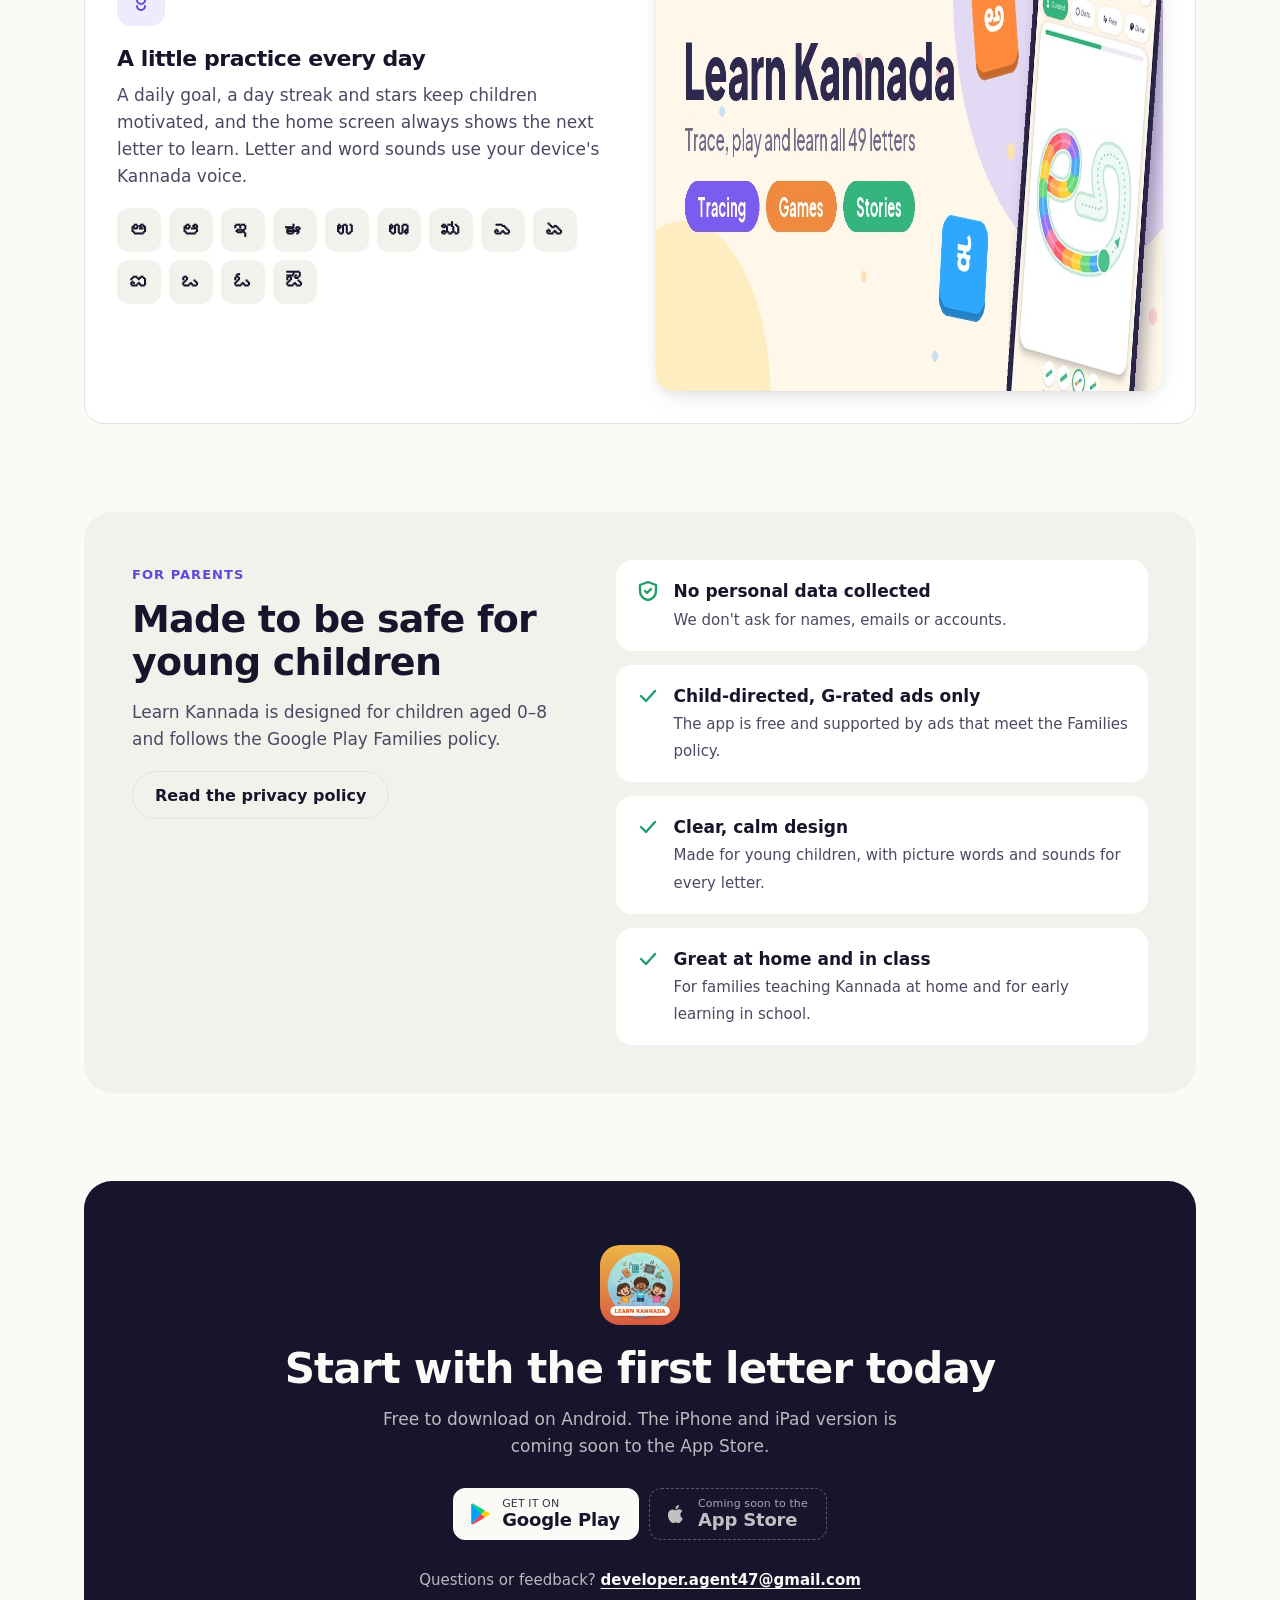
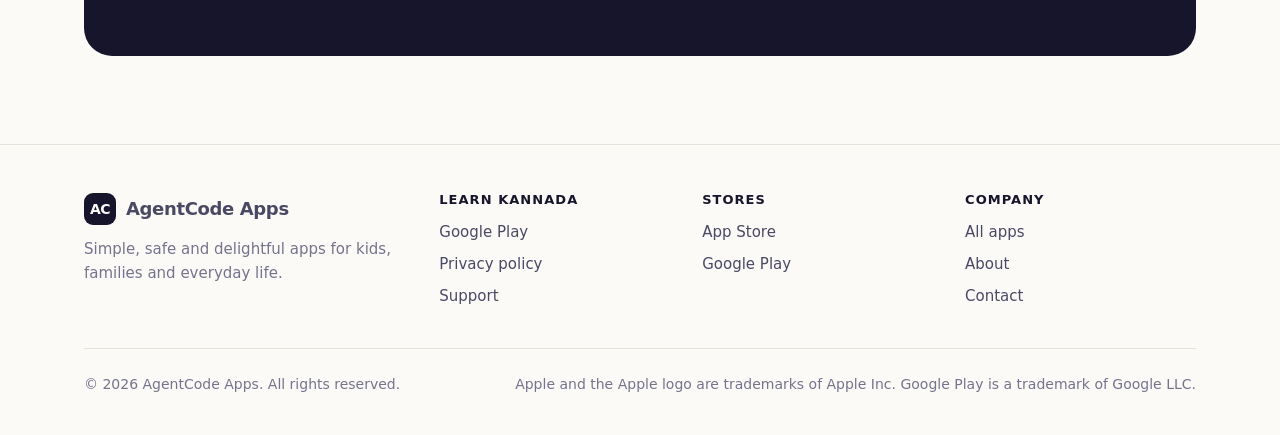
==== commit 269fac1e: "Host on GitHub Pages: relative paths and Pages deploy workflow Co-Authored-By: Claude Opus 5.5 <nore" ====
--- a/public/learn-kannada/index.html
+++ b/public/learn-kannada/index.html
@@ -14,12 +14,12 @@
   <meta name="twitter:card" content="summary_large_image">
   <meta name="theme-color" content="#fbfaf7" media="(prefers-color-scheme: light)">
   <meta name="theme-color" content="#0f0f1a" media="(prefers-color-scheme: dark)">
-  <link rel="icon" href="/favicon.svg" type="image/svg+xml">
-  <link rel="apple-touch-icon" href="/apple-touch-icon.png">
+  <link rel="icon" href="../favicon.svg" type="image/svg+xml">
+  <link rel="apple-touch-icon" href="../apple-touch-icon.png">
   <link rel="preconnect" href="https://fonts.googleapis.com">
   <link rel="preconnect" href="https://fonts.gstatic.com" crossorigin>
   <link href="https://fonts.googleapis.com/css2?family=Noto+Sans+Kannada:wght@500;700&family=Plus+Jakarta+Sans:wght@400;500;600;700;800&display=swap" rel="stylesheet">
-  <link rel="stylesheet" href="/assets/site.css">
+  <link rel="stylesheet" href="../assets/site.css">
   <script type="application/ld+json">
   {
     "@context": "https://schema.org",
@@ -146,9 +146,9 @@
 
   <header class="site-header">
     <nav class="container nav" aria-label="Main">
-      <a class="brand" href="/" aria-label="AgentCode Apps home"><span class="brand-mark" aria-hidden="true">AC</span>AgentCode Apps</a>
+      <a class="brand" href="../" aria-label="AgentCode Apps home"><span class="brand-mark" aria-hidden="true">AC</span>AgentCode Apps</a>
       <ul class="nav-links">
-        <li class="hide-sm"><a href="/#apps">All apps</a></li>
+        <li class="hide-sm"><a href="../#apps">All apps</a></li>
         <li class="hide-sm"><a href="#features">Features</a></li>
         <li><a class="btn btn-primary btn-sm" href="#download" style="color:var(--bg)">Download</a></li>
       </ul>
@@ -159,9 +159,9 @@
     <section class="lk-hero">
       <div class="container lk-hero-grid">
         <div>
-          <nav class="crumbs" aria-label="Breadcrumb"><a href="/">Home</a> / <a href="/#apps">Apps</a> / <span aria-current="page">Learn Kannada</span></nav>
+          <nav class="crumbs" aria-label="Breadcrumb"><a href="../">Home</a> / <a href="../#apps">Apps</a> / <span aria-current="page">Learn Kannada</span></nav>
           <div class="app-id">
-            <img src="/learn-kannada/img/icon.png" alt="Learn Kannada app icon" width="88" height="88">
+            <img src="img/icon.png" alt="Learn Kannada app icon" width="88" height="88">
             <div>
               <span class="pill tag-new" style="background:var(--orange-soft);color:var(--orange);border-color:transparent">New</span>
               <p class="dev" style="margin-top:6px">by AgentCode Apps · Education</p>
@@ -188,8 +188,8 @@
         </div>
         <div class="phones" aria-hidden="true">
           <span class="float-letter a">ಅ</span>
-          <div class="phone"><img src="/learn-kannada/img/05_home.jpg" alt="" width="1080" height="1920"></div>
-          <div class="phone"><img src="/learn-kannada/img/01_trace.jpg" alt="" width="1080" height="1920"></div>
+          <div class="phone"><img src="img/05_home.jpg" alt="" width="1080" height="1920"></div>
+          <div class="phone"><img src="img/01_trace.jpg" alt="" width="1080" height="1920"></div>
           <span class="float-letter b">ಕ</span>
         </div>
       </div>
@@ -218,14 +218,14 @@
         </div>
         <div class="gallery-wrap">
           <ul class="gallery" id="gallery" tabindex="0" aria-label="Screenshots, scroll sideways for more">
-            <li><img src="/learn-kannada/img/01_trace.jpg" width="1080" height="1920" loading="lazy" alt="Guided tracing of a Kannada letter with a rainbow road, start dot and arrows"></li>
-            <li><img src="/learn-kannada/img/02_letter.jpg" width="1080" height="1920" loading="lazy" alt="A letter card with its picture word and sound button"></li>
-            <li><img src="/learn-kannada/img/03_stars.jpg" width="1080" height="1920" loading="lazy" alt="Earning stars after tracing a letter"></li>
-            <li><img src="/learn-kannada/img/04_path.jpg" width="1080" height="1920" loading="lazy" alt="The learning path of lessons from easy to tricky letters"></li>
-            <li><img src="/learn-kannada/img/05_home.jpg" width="1080" height="1920" loading="lazy" alt="Home screen with day streak, stars and the next letter to learn"></li>
-            <li><img src="/learn-kannada/img/06_games.jpg" width="1080" height="1920" loading="lazy" alt="The six learning games"></li>
-            <li><img src="/learn-kannada/img/07_firstletter.jpg" width="1080" height="1920" loading="lazy" alt="The First Letter game: pick the letter a picture's word starts with"></li>
-            <li><img src="/learn-kannada/img/08_story.jpg" width="1080" height="1920" loading="lazy" alt="An illustrated story page in Kannada with an English line for parents"></li>
+            <li><img src="img/01_trace.jpg" width="1080" height="1920" loading="lazy" alt="Guided tracing of a Kannada letter with a rainbow road, start dot and arrows"></li>
+            <li><img src="img/02_letter.jpg" width="1080" height="1920" loading="lazy" alt="A letter card with its picture word and sound button"></li>
+            <li><img src="img/03_stars.jpg" width="1080" height="1920" loading="lazy" alt="Earning stars after tracing a letter"></li>
+            <li><img src="img/04_path.jpg" width="1080" height="1920" loading="lazy" alt="The learning path of lessons from easy to tricky letters"></li>
+            <li><img src="img/05_home.jpg" width="1080" height="1920" loading="lazy" alt="Home screen with day streak, stars and the next letter to learn"></li>
+            <li><img src="img/06_games.jpg" width="1080" height="1920" loading="lazy" alt="The six learning games"></li>
+            <li><img src="img/07_firstletter.jpg" width="1080" height="1920" loading="lazy" alt="The First Letter game: pick the letter a picture's word starts with"></li>
+            <li><img src="img/08_story.jpg" width="1080" height="1920" loading="lazy" alt="An illustrated story page in Kannada with an English line for parents"></li>
           </ul>
         </div>
       </div>
@@ -298,7 +298,7 @@
                 <span>ಅ</span><span>ಆ</span><span>ಇ</span><span>ಈ</span><span>ಉ</span><span>ಊ</span><span>ಋ</span><span>ಎ</span><span>ಏ</span><span>ಐ</span><span>ಒ</span><span>ಓ</span><span>ಔ</span>
               </div>
             </div>
-            <img src="/learn-kannada/img/feature.jpg" alt="Learn Kannada: trace, play and learn all 49 letters, with tracing, games and stories" width="1024" height="500" loading="lazy">
+            <img src="img/feature.jpg" alt="Learn Kannada: trace, play and learn all 49 letters, with tracing, games and stories" width="1024" height="500" loading="lazy">
           </article>
         </div>
       </div>
@@ -326,7 +326,7 @@
     <section class="section" style="padding-top:0" id="download" aria-labelledby="download-title">
       <div class="container">
         <div class="cta">
-          <img src="/learn-kannada/img/icon.png" alt="" width="80" height="80">
+          <img src="img/icon.png" alt="" width="80" height="80">
           <h2 id="download-title">Start with the first letter today</h2>
           <p>Free to download on Android. The iPhone and iPad version is coming soon to the App Store.</p>
           <div class="badges">
@@ -349,7 +349,7 @@
     <div class="container">
       <div class="footer-grid">
         <div class="footer-about">
-          <a class="brand" href="/"><span class="brand-mark" aria-hidden="true">AC</span>AgentCode Apps</a>
+          <a class="brand" href="../"><span class="brand-mark" aria-hidden="true">AC</span>AgentCode Apps</a>
           <p>Simple, safe and delightful apps for kids, families and everyday life.</p>
         </div>
         <div>
@@ -370,8 +370,8 @@
         <div>
           <h3>Company</h3>
           <ul>
-            <li><a href="/#apps">All apps</a></li>
-            <li><a href="/#about">About</a></li>
+            <li><a href="../#apps">All apps</a></li>
+            <li><a href="../#about">About</a></li>
             <li><a href="mailto:developer.agent47@gmail.com">Contact</a></li>
           </ul>
         </div>
--- a/public/assets/site.css
+++ b/public/assets/site.css
@@ -0,0 +1,145 @@
+/* AgentCode Apps — shared styles */
+:root {
+  --bg: #fbfaf7;
+  --surface: #ffffff;
+  --surface-2: #f3f1ec;
+  --ink: #16152b;
+  --ink-2: #4a4963;
+  --ink-3: #75748c;
+  --line: #e6e3dc;
+  --accent: #5b4bdb;
+  --accent-ink: #ffffff;
+  --accent-soft: #eeebff;
+  --green: #1f9d6a;
+  --green-soft: #e3f5ec;
+  --orange: #e8762c;
+  --orange-soft: #fdeee2;
+  --shadow-sm: 0 1px 2px rgba(22, 21, 43, .06), 0 1px 1px rgba(22, 21, 43, .04);
+  --shadow-md: 0 10px 30px -12px rgba(22, 21, 43, .18), 0 2px 6px rgba(22, 21, 43, .05);
+  --radius: 20px;
+  --radius-sm: 12px;
+  --max: 1160px;
+  --gutter: 24px;
+  --font: "Plus Jakarta Sans", system-ui, -apple-system, "Segoe UI", Roboto, sans-serif;
+  --font-kn: "Noto Sans Kannada", "Plus Jakarta Sans", system-ui, sans-serif;
+  color-scheme: light;
+}
+
+@media (prefers-color-scheme: dark) {
+  :root:not([data-theme="light"]) {
+    --bg: #0f0f1a;
+    --surface: #171726;
+    --surface-2: #1e1e30;
+    --ink: #f2f1fa;
+    --ink-2: #c4c3d6;
+    --ink-3: #9291aa;
+    --line: #2a2a40;
+    --accent: #8d80ff;
+    --accent-ink: #0f0f1a;
+    --accent-soft: #24214a;
+    --green: #4fd19a;
+    --green-soft: #173327;
+    --orange: #ff9d5c;
+    --orange-soft: #36241a;
+    --shadow-sm: 0 1px 2px rgba(0, 0, 0, .4);
+    --shadow-md: 0 14px 34px -14px rgba(0, 0, 0, .7);
+    color-scheme: dark;
+  }
+}
+
+*, *::before, *::after { box-sizing: border-box; }
+html { scroll-behavior: smooth; -webkit-text-size-adjust: 100%; }
+@media (prefers-reduced-motion: reduce) { html { scroll-behavior: auto; } *, *::before, *::after { transition: none !important; animation: none !important; } }
+body {
+  margin: 0;
+  background: var(--bg);
+  color: var(--ink);
+  font-family: var(--font);
+  font-size: 17px;
+  line-height: 1.6;
+  -webkit-font-smoothing: antialiased;
+  overflow-x: hidden;
+}
+img { max-width: 100%; display: block; }
+a { color: var(--accent); text-underline-offset: 3px; }
+h1, h2, h3 { line-height: 1.15; letter-spacing: -0.02em; margin: 0; color: var(--ink); }
+p { margin: 0; }
+:focus-visible { outline: 3px solid var(--accent); outline-offset: 3px; border-radius: 6px; }
+
+.container { width: 100%; max-width: var(--max); margin: 0 auto; padding: 0 var(--gutter); }
+.skip-link { position: absolute; left: 12px; top: -48px; background: var(--ink); color: var(--bg); padding: 10px 14px; border-radius: 10px; z-index: 100; text-decoration: none; font-weight: 600; }
+.skip-link:focus { top: 12px; }
+.visually-hidden { position: absolute !important; width: 1px; height: 1px; overflow: hidden; clip: rect(0 0 0 0); white-space: nowrap; }
+
+/* Header */
+.site-header {
+  position: sticky; top: 0; z-index: 50;
+  background: color-mix(in srgb, var(--bg) 82%, transparent);
+  backdrop-filter: saturate(160%) blur(14px);
+  -webkit-backdrop-filter: saturate(160%) blur(14px);
+  border-bottom: 1px solid transparent;
+  transition: border-color .2s;
+}
+.site-header.scrolled { border-bottom-color: var(--line); }
+.nav { display: flex; align-items: center; justify-content: space-between; height: 68px; gap: 16px; }
+.brand { white-space: nowrap; display: inline-flex; align-items: center; gap: 10px; color: var(--ink); text-decoration: none; font-weight: 800; font-size: 18px; letter-spacing: -0.02em; }
+.brand-mark { width: 32px; height: 32px; border-radius: 9px; background: var(--ink); color: var(--bg); display: grid; place-items: center; font-size: 14px; font-weight: 800; letter-spacing: -0.04em; }
+.nav-links { display: flex; align-items: center; gap: 4px; list-style: none; margin: 0; padding: 0; }
+.nav-links a { white-space: nowrap; display: block; padding: 8px 14px; border-radius: 999px; color: var(--ink-2); text-decoration: none; font-weight: 600; font-size: 15px; }
+.nav-links a:hover { color: var(--ink); background: var(--surface-2); }
+.nav-links a[aria-current="page"] { color: var(--ink); }
+@media (max-width: 640px) {
+  :root { --gutter: 16px; }
+  .nav-links .hide-sm { display: none; }
+  .nav-links a { padding: 8px 10px; }
+}
+
+/* Buttons */
+.btn { display: inline-flex; align-items: center; justify-content: center; gap: 8px; min-height: 48px; padding: 0 22px; border-radius: 999px; font-weight: 700; font-size: 16px; text-decoration: none; border: 1px solid transparent; transition: transform .15s, background .15s, border-color .15s; }
+.btn:hover { transform: translateY(-1px); }
+.btn-primary { background: var(--ink); color: var(--bg); }
+.btn-ghost { background: transparent; color: var(--ink); border-color: var(--line); }
+.btn-ghost:hover { border-color: var(--ink-3); }
+.btn-sm { min-height: 40px; padding: 0 16px; font-size: 14px; }
+
+/* Store badges */
+.badges { display: flex; flex-wrap: wrap; gap: 10px; }
+.store-badge { display: inline-flex; align-items: center; gap: 10px; min-height: 52px; padding: 7px 18px 7px 14px; border-radius: 12px; background: #000; color: #fff; text-decoration: none; border: 1px solid #000; transition: transform .15s, box-shadow .15s; }
+.store-badge:hover { transform: translateY(-1px); box-shadow: var(--shadow-md); }
+.store-badge svg { width: 24px; height: 24px; flex: none; }
+.store-badge span { display: flex; flex-direction: column; line-height: 1.1; text-align: left; }
+.store-badge small { font-size: 11px; font-weight: 500; opacity: .85; letter-spacing: .01em; }
+.store-badge b { font-size: 18px; font-weight: 700; letter-spacing: -0.01em; }
+.store-badge.is-soon { background: transparent; color: var(--ink-2); border: 1.5px dashed var(--line); cursor: default; }
+.store-badge.is-soon:hover { transform: none; box-shadow: none; }
+@media (prefers-color-scheme: dark) { :root:not([data-theme="light"]) .store-badge:not(.is-soon) { border-color: #3a3a52; } }
+
+.store-chip { display: inline-flex; align-items: center; gap: 6px; height: 36px; padding: 0 12px; border-radius: 10px; font-size: 13px; font-weight: 700; text-decoration: none; background: var(--ink); color: var(--bg); transition: opacity .15s; }
+.store-chip:hover { opacity: .85; }
+.store-chip svg { width: 15px; height: 15px; }
+.store-chip.is-soon { background: var(--surface-2); color: var(--ink-3); cursor: default; }
+.store-chip.is-soon:hover { opacity: 1; }
+
+/* Eyebrow / pills */
+.eyebrow { display: inline-flex; align-items: center; gap: 8px; font-size: 13px; font-weight: 700; letter-spacing: .08em; text-transform: uppercase; color: var(--accent); }
+.pill { display: inline-flex; align-items: center; gap: 6px; padding: 5px 12px; border-radius: 999px; font-size: 13px; font-weight: 600; background: var(--surface); border: 1px solid var(--line); color: var(--ink-2); }
+.dot { width: 8px; height: 8px; border-radius: 50%; background: var(--green); box-shadow: 0 0 0 4px var(--green-soft); }
+
+/* Sections */
+.section { padding: 88px 0; }
+.section-tight { padding: 56px 0; }
+.section-head { max-width: 680px; margin-bottom: 40px; }
+.section-head h2 { font-size: clamp(30px, 4.2vw, 44px); margin-top: 10px; }
+.section-head p { color: var(--ink-2); margin-top: 14px; font-size: 18px; }
+@media (max-width: 640px) { .section { padding: 64px 0; } .section-head { margin-bottom: 28px; } }
+
+/* Footer */
+.site-footer { border-top: 1px solid var(--line); padding: 48px 0 40px; color: var(--ink-3); font-size: 15px; }
+.footer-grid { display: grid; grid-template-columns: 1.4fr 1fr 1fr 1fr; gap: 32px; }
+.footer-grid h3 { font-size: 13px; text-transform: uppercase; letter-spacing: .08em; color: var(--ink); margin-bottom: 12px; }
+.footer-grid ul { list-style: none; padding: 0; margin: 0; display: grid; gap: 8px; }
+.footer-grid a { color: var(--ink-2); text-decoration: none; }
+.footer-grid a:hover { color: var(--ink); text-decoration: underline; }
+.footer-about p { margin-top: 12px; max-width: 320px; }
+.footer-bottom { margin-top: 40px; padding-top: 24px; border-top: 1px solid var(--line); display: flex; flex-wrap: wrap; justify-content: space-between; gap: 12px; font-size: 14px; }
+@media (max-width: 820px) { .footer-grid { grid-template-columns: 1fr 1fr; } .footer-about { grid-column: 1 / -1; } }
